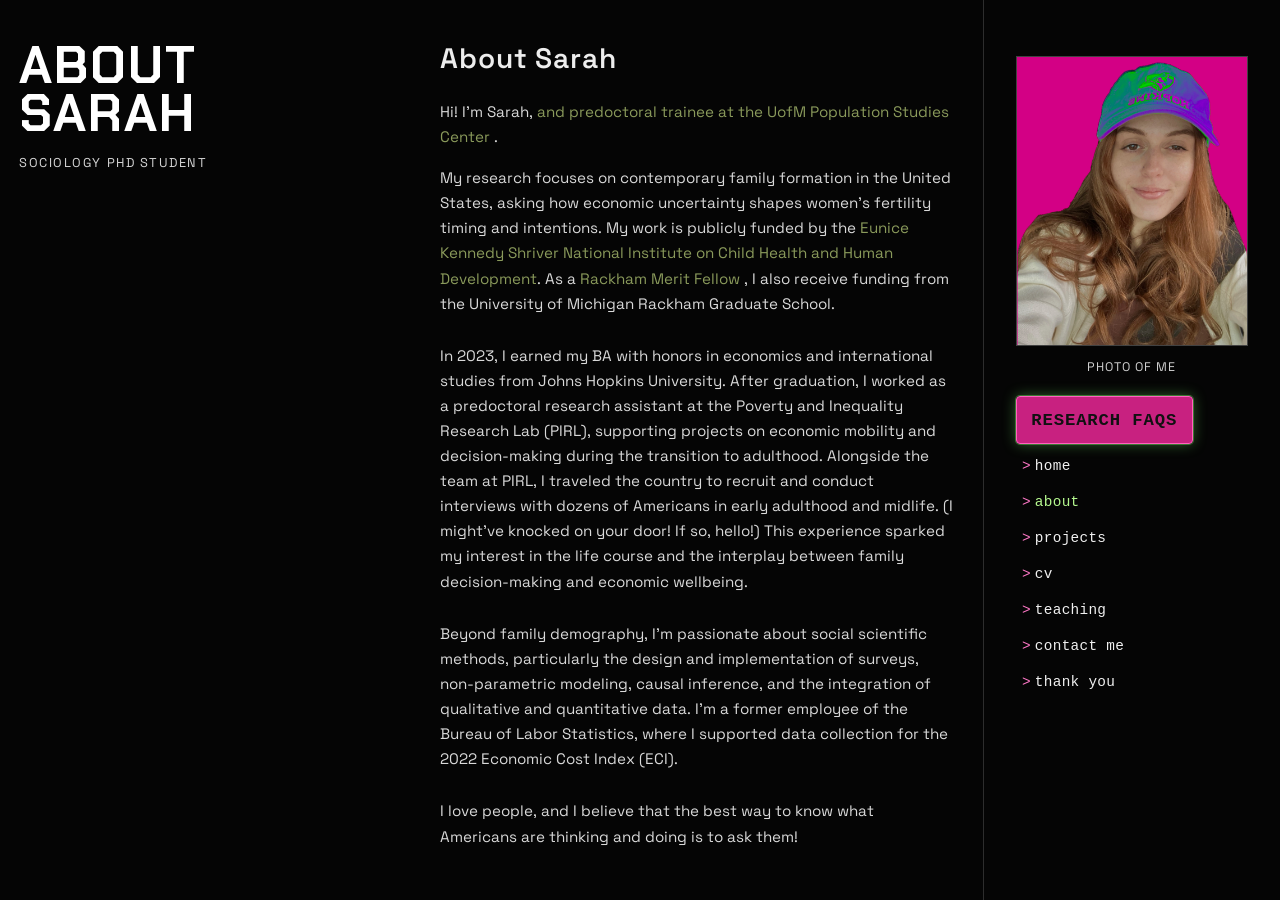
==== about.html @ 6241c80e "some links" ====
<!DOCTYPE html>
<html lang="en">
<head>
  <meta charset="UTF-8">
  <meta name="viewport" content="width=device-width, initial-scale=1.0">
  <title>About | Sarah Sullivan</title>
  <meta name="description" content="About Sarah Sullivan.">
  <link rel="stylesheet" href="style.css">
</head>
<body class="three-panel-home subpage-page">
  <main class="three-panel-layout" aria-label="About page layout">
    <section class="three-panel-col three-panel-left" aria-label="Page identity">
      <div class="subpage-left-copy">
        <h1>About<br>Sarah</h1>
        <p>Sociology PhD Student</p>
      </div>
    </section>

    <section class="three-panel-col three-panel-middle subpage-middle" aria-label="About content">
      <article class="subpage-content">
        <h2 class="subpage-title">About Sarah</h2>
        <p class="subpage-intro">Hi! I'm Sarah, <a href= "https://lsa.umich.edu/soc/people/current-graduate-students/sarah-sullivan.html" a PhD student in Sociology at the University of Michigan</a> and predoctoral trainee at the <a href="https://psc.isr.umich.edu/"> UofM Population Studies Center </a>. </p>
        <p>My research focuses on contemporary family formation in the United States, asking how economic uncertainty shapes women's fertility timing and intentions. My work is publicly funded by the <a href="https://www.nichd.nih.gov/">Eunice Kennedy Shriver National Institute on Child Health and Human Development</a>. As a <a href="https://rackham.umich.edu/prospective-students/rackham-merit-fellowship-program/"> Rackham Merit Fellow </a>, I also receive funding from the University of Michigan Rackham Graduate School. </p>
        <br>
        <p> In 2023, I earned my BA with honors in economics and international studies from Johns Hopkins University. 
            After graduation, I worked as a predoctoral research assistant at the Poverty and Inequality Research Lab (PIRL), supporting projects on economic mobility 
            and decision-making during the transition to adulthood. Alongside the team at PIRL, I traveled the country to recruit and conduct interviews with dozens of Americans in early adulthood and midlife. (I might've knocked on your door! If so, hello!)
            This experience sparked my interest in the life course and the interplay between family decision-making and economic wellbeing.
        </p>
        <br>
        <p> Beyond family demography, I'm passionate about social scientific methods, particularly the design and implementation of surveys, non-parametric modeling, causal inference, and the integration of qualitative and quantitative data. 
            I'm a former employee of the Bureau of Labor Statistics, where I supported data collection for the 2022 Economic Cost Index (ECI). </p>
        <br>
        <p> I love people, and I believe that the best way to know what Americans are thinking and doing is to ask them! </p>
        

      </article>
    </section>

    <section class="three-panel-col three-panel-right" aria-label="Right panel">
      <div class="three-panel-right-stack">
        <div class="three-panel-photo-box" aria-label="Profile photo">
          <img src="images/me2.jpeg" alt="Sarah Sullivan" class="three-panel-photo">
        </div>
        <p class="three-panel-photo-caption">photo of me</p>
        <nav aria-label="Main navigation">
          <ul class="three-panel-sidebar-nav">
            <li><a href="research-faqs.html" class="research-faqs-btn">RESEARCH FAQS</a></li>
            <li><a href="index.html">Home</a></li>
            <li><a href="about.html" aria-current="page">About</a></li>
            <li><a href="projects.html">Projects</a></li>
            <li><a href="cv.html">CV</a></li>
            <li><a href="teaching.html">Teaching</a></li>
            <li><a href="contact.html">Contact Me</a></li>
            <li><a href="thankyou.html">Thank You</a></li>
          </ul>
        </nav>
      </div>
    </section>
  </main>
</body>
</html>
---- style.css ----
/* ============================================
Sarah web
   ============================================ */

@import url('https://fonts.googleapis.com/css2?family=Bricolage+Grotesque:wght@300;400;500&display=swap');
@import url('https://fonts.googleapis.com/css2?family=Chakra+Petch:wght@400;500;600;700&family=Space+Grotesk:wght@400;500;600&display=swap');

:root {
  --white:       #faf8f5;
  --warm-white:  #f5f0eb;
  --parchment:   #ede8e0;
  --blush-light: #fce4f0;
  --blush:       #f5a8d0;
  --blush-mid:   #e0609e;
  --blush-dark:  #b0336e;
  --sage-light:  #e8eeea;
  --sage:        #9ACD32;
  --sage-mid:    #8A9A5B;
  --sage-dark:   #8A9A5B;
  --text-main:   #332211;
  --text-muted:  #553311;
  --text-faint:  #664433;
  --border:      #e0d9d2;
  --sidebar-w:   260px;
  font-size: 16px;
}

*, *::before, *::after { box-sizing: border-box; margin: 0; padding: 0; }

html { scroll-behavior: smooth; }

body,
body * {
  cursor: url("data:image/svg+xml,%3Csvg xmlns='http://www.w3.org/2000/svg' width='44' height='44' viewBox='0 0 44 44'%3E%3Cpath d='M4 2v33l8-7 6 14 4-2-6-14h12L4 2z' fill='%23ff4fb7' stroke='%23fff3fb' stroke-width='1.6' stroke-linejoin='round'/%3E%3C/svg%3E") 4 2, auto;
}

a,
button,
[role='button'],
.us-map-state.is-selectable,
.us-city-star {
  cursor: url("data:image/svg+xml,%3Csvg xmlns='http://www.w3.org/2000/svg' width='44' height='44' viewBox='0 0 44 44'%3E%3Cpath d='M4 2v33l8-7 6 14 4-2-6-14h12L4 2z' fill='%23ff73c6' stroke='%23ffffff' stroke-width='1.6' stroke-linejoin='round'/%3E%3C/svg%3E") 4 2, pointer;
}

body {
  font-family: 'Bricolage Grotesque', sans-serif;
  background: var(--white);
  color: var(--text-main);
  line-height: 1.7;
  min-height: 100vh;
  display: flex;
  flex-direction: column;
}

a { color: var(--sage-mid); text-decoration: none; transition: color 0.2s; }
a:hover { color: var(--sage-dark); }

/* ── LAYOUT ── */
.site-wrapper {
  display: flex;
  flex: 1;
  max-width: 1080px;
  margin: 0 auto;
  width: 100%;
  padding: 0 1.5rem;
  gap: 0;
}

/* ── SIDEBAR ── */
.sidebar {
  width: var(--sidebar-w);
  flex-shrink: 0;
  padding: 3rem 2rem 3rem 0;
  position: sticky;
  top: 0;
  height: 100vh;
  display: flex;
  flex-direction: column;
  border-right: 1px solid var(--border);
}

.sidebar-avatar {
  width: 110px;
  height: 110px;
  border-radius: 50%;
  background: var(--blush-light);
  border: 3px solid var(--blush);
  object-fit: cover;
  display: block;
  margin-bottom: 1.25rem;
}

.sidebar-avatar-placeholder {
  width: 110px;
  height: 110px;
  border-radius: 50%;
  background: var(--blush-light);
  border: 3px solid var(--blush);
  display: flex;
  align-items: center;
  justify-content: center;
  color: var(--blush-mid);
  font-size: 2.5rem;
  margin-bottom: 1.25rem;
}

.sidebar-name {
  font-family: 'Bricolage Grotesque', sans-serif;
  font-size: 1.35rem;
  font-weight: 500;
  color: var(--text-main);
  line-height: 1.3;
  margin-bottom: 0.3rem;
}

.sidebar-title {
  font-size: 0.8rem;
  color: var(--blush-dark);
  font-weight: 500;
  text-transform: uppercase;
  letter-spacing: 0.07em;
  margin-bottom: 0.2rem;
}

.sidebar-dept {
  font-size: 0.78rem;
  color: var(--text-muted);
  line-height: 1.5;
  margin-bottom: 1.5rem;
  padding-bottom: 1.5rem;
  border-bottom: 1px solid var(--border);
}

/* NAV */
nav ul { list-style: none; }
nav ul li { margin-bottom: 0.2rem; }
nav ul li a {
  display: block;
  font-size: 0.85rem;
  font-weight: 400;
  color: var(--text-muted);
  padding: 0.35rem 0.5rem;
  border-radius: 6px;
  letter-spacing: 0.04em;
  transition: all 0.18s;
}
nav ul li a:hover,
nav ul li a.active {
  color: var(--sage-dark);
  background: var(--sage-light);
}
nav ul li a.active { font-weight: 500; }

/* SOCIAL LINKS */
.sidebar-social {
  margin-top: auto;
  padding-top: 1.5rem;
  border-top: 1px solid var(--border);
  display: flex;
  flex-direction: column;
  gap: 0.4rem;
}

.sidebar-social a {
  font-size: 0.78rem;
  color: var(--text-muted);
  display: flex;
  align-items: center;
  gap: 0.4rem;
}
.sidebar-social a:hover { color: var(--sage-dark); }
.sidebar-social svg { width: 14px; height: 14px; flex-shrink: 0; }

/* ── MAIN CONTENT ── */
.main-content {
  flex: 1;
  padding: 3rem 0 3rem 3rem;
  min-width: 0;
}

/* ── PAGE HEADER ── */
.page-header {
  margin-bottom: 2.5rem;
  padding-bottom: 1.25rem;
  border-bottom: 1px solid var(--border);
}

.page-header h1 {
  font-family: 'Bricolage Grotesque', sans-serif;
  font-size: 2.4rem;
  font-weight: 300;
  color: var(--text-main);
  line-height: 1.2;
}

.page-header p {
  margin-top: 0.5rem;
  color: var(--text-muted);
  font-size: 0.9rem;
}

/* ── SECTION HEADINGS ── */
h2.section-title {
  font-family: 'Bricolage Grotesque', sans-serif;
  font-size: 1.45rem;
  font-weight: 400;
  color: var(--text-main);
  margin-bottom: 1rem;
  margin-top: 2.5rem;
}
h2.section-title:first-child { margin-top: 0; }

h3 {
  font-family: 'Bricolage Grotesque', sans-serif;
  font-size: 0.95rem;
  font-weight: 500;
  color: var(--text-main);
}

/* ── ACCENT TAG ── */
.tag {
  display: inline-block;
  font-size: 0.7rem;
  font-weight: 500;
  letter-spacing: 0.06em;
  text-transform: uppercase;
  padding: 0.2rem 0.55rem;
  border-radius: 4px;
  background: var(--blush-light);
  color: var(--blush-dark);
}
.tag.green {
  background: var(--sage-light);
  color: var(--sage-dark);
}

/* ── PUBLICATIONS / CARDS ── */
.pub-item {
  padding: 1.1rem 0;
  border-bottom: 1px solid var(--border);
}
.pub-item:last-child { border-bottom: none; }
.pub-item .pub-title {
  font-weight: 500;
  font-size: 0.92rem;
  color: var(--text-main);
  margin-bottom: 0.25rem;
}
.pub-item .pub-meta {
  font-size: 0.8rem;
  color: var(--text-muted);
}
.pub-item .pub-meta em { font-style: italic; }

/* ── PROJECT CARDS ── */
.project-grid {
  display: grid;
  grid-template-columns: repeat(auto-fill, minmax(260px, 1fr));
  gap: 1rem;
  margin-top: 1rem;
}

.project-card {
  background: var(--warm-white);
  border: 1px solid var(--border);
  border-radius: 10px;
  padding: 1.25rem;
  transition: border-color 0.2s, transform 0.18s;
}
.project-card:hover {
  border-color: var(--blush);
  transform: translateY(-2px);
}
.project-card h3 {
  margin-bottom: 0.5rem;
  font-size: 0.9rem;
}
.project-card p {
  font-size: 0.82rem;
  color: var(--text-muted);
  line-height: 1.6;
}

/* ── TEACHING / COURSE ITEMS ── */
.course-item {
  display: grid;
  grid-template-columns: auto 1fr;
  gap: 0 1rem;
  padding: 0.9rem 0;
  border-bottom: 1px solid var(--border);
  align-items: start;
}
.course-item:last-child { border-bottom: none; }
.course-year {
  font-size: 0.75rem;
  font-weight: 500;
  color: var(--text-faint);
  white-space: nowrap;
  padding-top: 0.15rem;
}
.course-details h3 { font-size: 0.88rem; margin-bottom: 0.15rem; }
.course-details p { font-size: 0.8rem; color: var(--text-muted); }

/* ── CV ── */
.cv-section {
  margin-bottom: 2rem;
}
.cv-row {
  display: grid;
  grid-template-columns: 130px 1fr;
  gap: 0.5rem 1rem;
  padding: 0.7rem 0;
  border-bottom: 1px solid var(--border);
  font-size: 0.86rem;
}
.cv-row:last-child { border-bottom: none; }
.cv-date { color: var(--text-faint); font-size: 0.78rem; padding-top: 0.15rem; }
.cv-body h3 { font-size: 0.88rem; margin-bottom: 0.1rem; }
.cv-body p { font-size: 0.8rem; color: var(--text-muted); }

/* ── CONTACT ── */
.contact-form input,
.contact-form textarea {
  width: 100%;
  border: 1px solid var(--border);
  border-radius: 7px;
  padding: 0.65rem 0.85rem;
  font-family: 'Bricolage Grotesque', sans-serif;
  font-size: 0.88rem;
  color: var(--text-main);
  background: var(--warm-white);
  margin-bottom: 0.85rem;
  transition: border-color 0.2s;
  outline: none;
}
.contact-form input:focus,
.contact-form textarea:focus { border-color: var(--sage); }
.contact-form textarea { resize: vertical; min-height: 140px; }
.contact-form label {
  display: block;
  font-size: 0.78rem;
  font-weight: 500;
  color: var(--text-muted);
  margin-bottom: 0.3rem;
  text-transform: uppercase;
  letter-spacing: 0.05em;
}
.btn-submit {
  background: var(--sage-mid);
  color: #fff;
  border: none;
  border-radius: 7px;
  padding: 0.65rem 1.75rem;
  font-family: 'Bricolage Grotesque', sans-serif;
  font-size: 0.88rem;
  font-weight: 500;
  cursor: pointer;
  transition: background 0.2s;
}
.btn-submit:hover { background: var(--sage-dark); }

/* ── FOOTER ── */
.site-footer {
  background: var(--warm-white);
  border-top: 1px solid var(--border);
  text-align: center;
  padding: 1.25rem;
  font-size: 0.75rem;
  color: var(--text-faint);
}

/* ── ABOUT PAGE HERO STRIP ── */
.about-intro {
  background: var(--blush-light);
  border-left: 3px solid var(--blush);
  border-radius: 0 8px 8px 0;
  padding: 1.25rem 1.5rem;
  margin-bottom: 2rem;
  font-family: 'Bricolage Grotesque', sans-serif;
  font-size: 1.2rem;
  font-weight: 300;
  color: var(--blush-dark);
  font-style: italic;
  line-height: 1.6;
}

.about-body p {
  font-size: 0.9rem;
  color: var(--text-main);
  margin-bottom: 1rem;
  line-height: 1.8;
}
.about-body strong { font-weight: 500; color: var(--text-main); }

/* ── MOBILE NAV TOGGLE ── */
.nav-toggle {
  display: none;
  position: fixed;
  top: 1rem;
  left: 1rem;
  z-index: 100;
  background: var(--white);
  border: 1px solid var(--border);
  border-radius: 8px;
  width: 38px;
  height: 38px;
  cursor: pointer;
  flex-direction: column;
  justify-content: center;
  align-items: center;
  gap: 4px;
}
.nav-toggle span {
  display: block;
  width: 18px;
  height: 1.5px;
  background: var(--text-muted);
  border-radius: 2px;
  transition: all 0.2s;
}

/* ── RESPONSIVE ── */
@media (max-width: 720px) {
  .site-wrapper { padding: 0 1rem; flex-direction: column; }
  .sidebar {
    width: 100%;
    height: auto;
    position: static;
    border-right: none;
    border-bottom: 1px solid var(--border);
    padding: 4.5rem 0 1.5rem;
    display: none;
  }
  .sidebar.open { display: flex; }
  .main-content { padding: 1.5rem 0 2rem; }
  .nav-toggle { display: flex; }
  .project-grid { grid-template-columns: 1fr; }
  .cv-row { grid-template-columns: 1fr; }
}

/* ============================================
   Loading page
   ============================================ */

body.loading-page {
  background: #050505;
  color: #f7f7f7;
  min-height: 100vh;
  margin: 0;
  display: block;
  overflow: hidden;
}

.loading-layout {
  min-height: 100vh;
  display: grid;
  grid-template-columns: 1fr 1fr 1fr;
  position: relative;
  isolation: isolate;
}

.loading-layout::before {
  content: '';
  position: absolute;
  inset: 0;
  background:
    radial-gradient(1100px 500px at 10% 5%, rgba(255, 255, 255, 0.08), transparent 55%),
    radial-gradient(900px 600px at 100% 100%, rgba(176, 255, 120, 0.08), transparent 60%);
  pointer-events: none;
  z-index: -1;
}

.loading-panel {
  border-left: 1px solid rgba(255, 255, 255, 0.15);
  padding: 3.5rem 2.5rem;
  display: flex;
  flex-direction: column;
  justify-content: center;
  align-items: center;
  text-align: center;
  opacity: 0;
  transform: translateX(-48px);
  animation: panelRevealX 0.8s ease forwards, panelDriftX 6.4s ease-in-out 0.95s infinite;
}

.loading-panel:first-child {
  border-left: none;
  animation-delay: 0.05s, 1s;
}

.loading-panel-middle { animation-delay: 0.18s, 1.13s; }
.loading-panel-right { animation-delay: 0.3s, 1.25s; }

.loading-left-content {
  max-width: 360px;
}

.loading-name {
  font-family: 'Chakra Petch', sans-serif;
  font-size: clamp(2rem, 7vw, 5.3rem);
  line-height: 0.96;
  font-weight: 700;
  letter-spacing: 0.07em;
  text-transform: uppercase;
  margin: 0;
  text-shadow: 0 0 18px rgba(255, 255, 255, 0.12);
}

.loading-role {
  margin-top: 1.4rem;
  font-family: 'Space Grotesk', sans-serif;
  font-size: clamp(0.78rem, 1.35vw, 1rem);
  letter-spacing: 0.22em;
  text-transform: uppercase;
  color: #f6f6f6;
}

.loading-program {
  margin-top: 0.85rem;
  font-family: 'Space Grotesk', sans-serif;
  font-size: clamp(0.78rem, 1.1vw, 0.95rem);
  letter-spacing: 0.09em;
  color: #cfcfcf;
}

.loading-orb-wrap {
  width: min(220px, 62vw);
  aspect-ratio: 1;
  border-radius: 50%;
  border: 1px solid rgba(255, 255, 255, 0.28);
  display: grid;
  place-items: center;
}

.loading-orb {
  width: 54%;
  aspect-ratio: 1;
  border-radius: 50%;
  background: radial-gradient(circle at 30% 30%, #ffffff, #94de6a 70%);
  filter: blur(0.2px);
  animation: pulseOrb 2.6s ease-in-out infinite;
}

.loading-status-label {
  margin-top: 1.4rem;
  font-family: 'Space Grotesk', sans-serif;
  font-size: 0.82rem;
  letter-spacing: 0.21em;
  color: #f0f0f0;
}

.loading-meter {
  width: min(270px, 80%);
  height: 5px;
  margin-top: 1rem;
  border-radius: 999px;
  background: rgba(255, 255, 255, 0.15);
  overflow: hidden;
}

.loading-meter span {
  display: block;
  height: 100%;
  width: 42%;
  border-radius: inherit;
  background: linear-gradient(90deg, #ffffff, #b5f88f);
  animation: sweep 2.2s ease-in-out infinite;
}

.loading-stack {
  width: min(280px, 84%);
  display: grid;
  gap: 0.95rem;
}

.loading-stack span {
  display: block;
  height: 1px;
  background: rgba(255, 255, 255, 0.25);
  position: relative;
  overflow: hidden;
}

.loading-stack span::after {
  content: '';
  position: absolute;
  inset: 0;
  width: 35%;
  background: linear-gradient(90deg, transparent, rgba(206, 255, 175, 0.95), transparent);
  transform: translateX(-140%);
  animation: trace 2.4s ease-in-out infinite;
}

.loading-stack span:nth-child(2)::after { animation-delay: 0.2s; }
.loading-stack span:nth-child(3)::after { animation-delay: 0.4s; }
.loading-stack span:nth-child(4)::after { animation-delay: 0.6s; }

.loading-side-note {
  margin-top: 1.45rem;
  max-width: 300px;
  font-family: 'Space Grotesk', sans-serif;
  font-size: 0.84rem;
  letter-spacing: 0.08em;
  text-transform: uppercase;
  color: #d2d2d2;
  line-height: 1.7;
}

@keyframes panelRevealX {
  to {
    opacity: 1;
    transform: translateX(0);
  }
}

@keyframes panelDriftX {
  0%,
  100% {
    transform: translateX(0);
  }
  50% {
    transform: translateX(12px);
  }
}

@keyframes pulseOrb {
  0%,
  100% {
    transform: scale(0.9);
    box-shadow: 0 0 0 0 rgba(181, 248, 143, 0.22);
  }
  50% {
    transform: scale(1.05);
    box-shadow: 0 0 0 32px rgba(181, 248, 143, 0);
  }
}

@keyframes sweep {
  0% { transform: translateX(-120%); }
  60% { transform: translateX(200%); }
  100% { transform: translateX(200%); }
}

@keyframes trace {
  0% { transform: translateX(-160%); }
  52% { transform: translateX(300%); }
  100% { transform: translateX(300%); }
}

@media (max-width: 980px) {
  .loading-layout {
    grid-template-columns: 1fr;
  }

  .loading-panel {
    min-height: 33.34vh;
    border-left: none;
    border-top: 1px solid rgba(255, 255, 255, 0.14);
    padding: 2.6rem 1.2rem;
  }

  .loading-panel:first-child {
    border-top: none;
  }

  .loading-name {
    font-size: clamp(2.2rem, 13vw, 4.1rem);
  }

  .loading-role {
    letter-spacing: 0.14em;
  }
}

/* ============================================
   Three-panel homepage
   ============================================ */

body.three-panel-home {
  background: #050505;
  color: #f5f5f5;
  margin: 0;
  min-height: 100vh;
  display: block;
  overflow-x: auto;
}

.three-panel-layout {
  min-height: 100vh;
  display: grid;
  grid-template-columns: minmax(240px, 0.72fr) minmax(320px, 1fr) minmax(190px, 0.52fr);
  min-width: 880px;
  background: #050505;
}

.three-panel-col {
  border-left: 1px solid rgba(255, 255, 255, 0.16);
  display: flex;
  align-items: center;
  justify-content: center;
  padding: 3rem 2rem;
}

.three-panel-left {
  border-left: none;
  align-items: flex-start;
  justify-content: flex-start;
  padding-top: 1.7rem;
  padding-left: 0.8rem;
  position: relative;
  overflow: visible;
  z-index: 3;
}

.three-panel-right {
  align-items: flex-start;
}

.three-panel-middle {
  border-left: none;
}

.three-panel-left-stack {
  width: min(100%, 22rem);
  display: flex;
  flex-direction: column;
  gap: clamp(0.2rem, 0.7vh, 0.6rem);
}

.us-map-wrap {
  width: clamp(38rem, 68vw, 76rem);
  min-height: 170px;
  border: none;
  background: transparent;
  position: relative;
  overflow: hidden;
  padding: 0;
  z-index: 4;
  margin-left: clamp(-0.2rem, 5.5vw, 5rem);
  margin-top: clamp(-1rem, 1.5vh, 1.2rem);
}

#us-map {
  width: 100%;
  height: auto;
  display: block;
  filter: blur(0.45px);
  opacity: 0.92;
}

.us-map-state {
  fill: #1d1d1d;
  fill-opacity: 0.72;
  stroke: rgba(255, 255, 255, 0.13);
  stroke-width: 1.8;
  stroke-linejoin: round;
  transition: fill 0.15s ease, stroke 0.15s ease;
  cursor: default;
}

.us-map-state.is-muted {
  fill: #161616;
  fill-opacity: 0.62;
  stroke: rgba(255, 255, 255, 0.14);
}

.us-map-state.is-selectable {
  fill: #ff2aa3;
  fill-opacity: 0.68;
  stroke: #7cff6b;
  stroke-width: 2.6;
  cursor: pointer;
}

.us-map-state.is-selectable:hover,
.us-map-state.is-selectable:focus,
.us-map-state.is-selectable.is-active {
  fill: #ff63bf;
  fill-opacity: 0.82;
  stroke: #b7ff9f;
  stroke-width: 3.2;
  outline: none;
}

.us-city-star {
  fill: #9cf06a;
  stroke: #e7ffd9;
  stroke-width: 1;
  cursor: pointer;
  transition: transform 0.12s ease, fill 0.12s ease, stroke 0.12s ease;
  transform-box: fill-box;
  transform-origin: center;
}

.us-city-star:hover,
.us-city-star:focus,
.us-city-star.is-active {
  fill: #b9ff8f;
  stroke: #ffffff;
  transform: scale(1.2);
  outline: none;
}

.us-michigan-star {
  stroke-width: 1.4;
  opacity: 0.72;
  filter: drop-shadow(0 0 8px rgba(124, 255, 107, 0.5));
  pointer-events: none;
}

.us-map-tooltip {
  position: absolute;
  z-index: 2;
  pointer-events: none;
  background: rgba(10, 10, 10, 0.94);
  border: 1px solid rgba(181, 248, 143, 0.7);
  color: #f2f2f2;
  padding: 0.42rem 0.6rem;
  font-family: 'Space Grotesk', sans-serif;
  font-size: 0.72rem;
  letter-spacing: 0.04em;
  line-height: 1.45;
  max-width: 220px;
  opacity: 0;
  transform: translateY(4px);
  transition: opacity 0.1s ease, transform 0.1s ease;
}

.us-map-tooltip.is-visible {
  opacity: 1;
  transform: translateY(0);
}

.us-map-tooltip-title {
  font-size: 1rem;
  letter-spacing: 0.08em;
  text-transform: uppercase;
  color: #ffd8ee;
  margin-bottom: 0.16rem;
}

.us-map-tooltip-body {
  font-size: 0.97rem;
  letter-spacing: 0.03em;
  color: #f2f2f2;
}

.three-panel-copy {
  max-width: 250px;
  text-align: center;
  margin-top: calc(clamp(-1.35rem, -1.95vh, -0.8rem) - 2rem);
}

.three-panel-left .three-panel-copy {
  text-align: left;
}

.three-panel-copy h1 {
  font-family: 'Chakra Petch', sans-serif;
  font-size: clamp(2.45rem, 7.6vw, 5.8rem);
  line-height: 0.95;
  letter-spacing: 0.03em;
  font-weight: 700;
  text-transform: uppercase;
  margin: 0;
  color: #ffffff;
}

.three-panel-role {
  margin-top: 0.55rem;
  font-family: 'Space Grotesk', sans-serif;
  font-size: clamp(0.95rem, 1.55vw, 1.2rem);
  letter-spacing: 0.2em;
  text-transform: uppercase;
  color: #ffffff;
  text-align: left;
  white-space: nowrap;
}

.three-panel-program {
  margin-top: 0.9rem;
  font-family: 'Space Grotesk', sans-serif;
  font-size: clamp(1.05rem, 1.45vw, 1.28rem);
  letter-spacing: 0.08em;
  color: #cfcfcf;
  text-align: left;
}

.three-panel-right-stack {
  width: min(320px, 100%);
  margin-top: 0.5rem;
}

.three-panel-photo-box {
  width: 100%;
  aspect-ratio: 4 / 5;
  border: 1px solid rgba(255, 255, 255, 0.22);
  background: rgba(255, 255, 255, 0.03);
  display: flex;
  align-items: center;
  justify-content: center;
  overflow: hidden;
}

.three-panel-photo {
  width: 100%;
  height: 100%;
  object-fit: cover;
}

.three-panel-photo-caption {
  margin-top: 0.7rem;
  color: #cfcfcf;
  font-family: 'Space Grotesk', sans-serif;
  font-size: 0.78rem;
  letter-spacing: 0.08em;
  text-transform: uppercase;
  text-align: center;
}

.three-panel-sidebar {
  margin-top: 1.5rem;
  border-top: 1px solid rgba(255, 255, 255, 0.16);
  padding-top: 1.25rem;
  font-family: 'Space Grotesk', sans-serif;
}

.three-panel-sidebar-name {
  color: #ffffff;
  font-size: 1rem;
  letter-spacing: 0.04em;
}

.three-panel-sidebar-title {
  margin-top: 0.35rem;
  color: #dcdcdc;
  font-size: 0.85rem;
  text-transform: uppercase;
  letter-spacing: 0.1em;
}

.three-panel-sidebar-dept {
  margin-top: 0.45rem;
  color: #bdbdbd;
  font-size: 0.8rem;
  line-height: 1.55;
}

.three-panel-sidebar-nav {
  list-style: none;
  margin-top: 1.1rem;
  padding: 0;
}

.three-panel-sidebar-nav li + li {
  margin-top: 0.4rem;
}

.three-panel-sidebar-nav a {
  color: #f0f0f0;
  text-decoration: none;
  font-size: 0.9rem;
  letter-spacing: 0.02em;
  text-transform: lowercase;
  font-family: ui-monospace, SFMono-Regular, Menlo, Monaco, Consolas, 'Liberation Mono', 'Courier New', monospace;
  display: inline-flex;
  align-items: center;
  gap: 0.25rem;
  padding: 0.14rem 0.38rem;
  border-radius: 4px;
}

.three-panel-sidebar-nav a::before {
  content: '>';
  color: #ff78c7;
}

.three-panel-sidebar-nav a:hover {
  background: rgba(255, 201, 233, 0.22);
  color: #f0f0f0;
}

.three-panel-sidebar-nav a[aria-current='page'] {
  color: #b5f88f;
}

.three-panel-sidebar-nav a.research-faqs-btn {
  background: rgba(255, 42, 163, 0.78);
  border: 1px solid #ff63bf;
  color: #111111;
  text-transform: uppercase;
  font-weight: 700;
  letter-spacing: 0.05em;
  font-size: 1.08rem;
  padding: 0.52rem 0.9rem;
  box-shadow: 0 0 0 1px rgba(124, 255, 107, 0.35), 0 0 14px rgba(124, 255, 107, 0.38);
}

.three-panel-sidebar-nav a.research-faqs-btn::before {
  content: '';
  display: none;
}

.three-panel-sidebar-nav a.research-faqs-btn:hover {
  background: #ff63bf;
  color: #111111;
  box-shadow: 0 0 0 1px rgba(183, 255, 159, 0.45), 0 0 18px rgba(183, 255, 159, 0.5);
}

.three-panel-sidebar-nav a.research-faqs-btn[aria-current='page'] {
  background: #ff63bf;
  border-color: #ff8ed0;
  color: #111111;
  box-shadow: 0 0 0 1px rgba(183, 255, 159, 0.45), 0 0 18px rgba(183, 255, 159, 0.5);
}

.three-panel-sidebar-social {
  margin-top: 1.2rem;
  display: flex;
  flex-direction: column;
  gap: 0.35rem;
}

.three-panel-sidebar-social a {
  color: #bdbdbd;
  text-decoration: none;
  font-size: 0.8rem;
  letter-spacing: 0.04em;
}

.three-panel-sidebar-social a:hover {
  color: #ffffff;
}

/* ============================================
   Three-panel subpages
   ============================================ */

body.subpage-page .three-panel-left {
  padding-top: 2.2rem;
  padding-left: 1.2rem;
}

.subpage-left-copy {
  max-width: 220px;
  margin-top: 0.4rem;
}

body.research-faqs-page .subpage-left-copy {
  max-width: 360px;
}

.subpage-left-copy h1 {
  font-family: 'Chakra Petch', sans-serif;
  font-size: clamp(1.8rem, 4.2vw, 3.2rem);
  line-height: 0.95;
  letter-spacing: 0.04em;
  font-weight: 700;
  text-transform: uppercase;
  color: #ffffff;
}

.subpage-left-copy p {
  margin-top: 0.8rem;
  font-family: 'Space Grotesk', sans-serif;
  font-size: 0.8rem;
  letter-spacing: 0.12em;
  text-transform: uppercase;
  color: #d4d4d4;
}

.three-panel-middle.subpage-middle {
  align-items: flex-start;
  justify-content: flex-start;
  padding-top: 2.2rem;
  padding-left: 1.8rem;
  padding-right: 1.8rem;
}

.subpage-content {
  width: min(700px, 100%);
  color: #ededed;
  font-family: 'Space Grotesk', sans-serif;
}


.thankyou-callout {
  margin: 0.15rem 0 0.85rem;
  padding: 0.75rem 0.95rem;
  background: rgba(255, 42, 163, 0.72);
  color: #111111;
  border: 2px solid #ff63bf;
  box-shadow: 0 0 0 1px rgba(255, 99, 191, 0.24), 0 0 14px rgba(255, 42, 163, 0.35);
  border-radius: 8px;
  font-size: 0.9rem;
  line-height: 1.45;
  font-weight: 600;
}
.subpage-title {
  font-size: clamp(1.55rem, 2.2vw, 2.2rem);
  font-weight: 600;
  letter-spacing: 0.03em;
  margin-bottom: 1rem;
}

.subpage-intro,
.subpage-content p,
.subpage-content li {
  font-size: 0.95rem;
  line-height: 1.65;
  color: #d9d9d9;
}

.research-faqs-text-box {
  margin: 1.6rem 0 0.95rem;
  padding: 0.85rem 0.95rem;
  width: 100%;
  box-sizing: border-box;
  background: rgba(156, 240, 106, 0.24);
  border: 2px solid #7cff6b;
  border-radius: 8px;
  color: #e7ffd9;
  font-family: 'Space Grotesk', sans-serif;
  font-size: 0.95rem;
  font-weight: 500;
  line-height: 1.5;
  letter-spacing: 0;
  text-transform: none;
  box-shadow: 0 0 0 1px rgba(181, 248, 143, 0.28), 0 0 16px rgba(124, 255, 107, 0.4);
}

.research-faqs-text-box p {
  margin: 0.45rem 0;
}

.research-faqs-mini-list {
  margin: 0.4rem 0 0.5rem;
  padding-left: 1.2rem;
  list-style: disc;
}

.research-faqs-mini-list li {
  margin: 0.15rem 0;
  color: #f1ffe6;
  line-height: 1.45;
}

.research-faqs-text-box p,
.research-faqs-text-box li,
.research-faqs-text-box strong {
  font-family: inherit;
  font-size: inherit;
  font-weight: inherit;
  letter-spacing: inherit;
  text-transform: inherit;
}

.research-faqs-note-label {
  display: inline-block;
  font-size: 1.5rem;
  font-weight: 700;
  line-height: 1.2;
  margin-bottom: 0.2rem;
  width: 100%;
  text-align: center;
}

.subpage-intro {
  margin-bottom: 1rem;
}

.research-faqs-pink-box {
  margin: 0.15rem 0 1rem;
  padding: 0.82rem 0.95rem;
  background: rgba(255, 42, 163, 0.2);
  border: 2px solid #ff63bf;
  border-radius: 8px;
  box-shadow: 0 0 0 1px rgba(255, 99, 191, 0.24);
}

.research-faqs-pink-box p {
  margin: 0.35rem 0;
}

.research-faqs-pink-box .subpage-intro {
  font-size: 1.12rem;
  font-weight: 700;
  margin-bottom: 0.35rem;
}

.subpage-section {
  margin-top: 1.2rem;
}

.subpage-section h3 {
  font-size: 0.9rem;
  letter-spacing: 0.14em;
  text-transform: uppercase;
  color: #ff8bcd;
  margin-bottom: 0.6rem;
}

.subpage-list {
  list-style: none;
  padding: 0;
  margin: 0;
  display: grid;
  gap: 0.75rem;
}

.subpage-list li {
  border: 1px solid rgba(255, 255, 255, 0.13);
  background: rgba(255, 255, 255, 0.02);
  padding: 0.75rem 0.85rem;
}

.subpage-card-grid {
  display: grid;
  grid-template-columns: repeat(auto-fill, minmax(230px, 1fr));
  gap: 0.8rem;
}

.subpage-card {
  border: 1px solid rgba(255, 255, 255, 0.13);
  background: rgba(255, 255, 255, 0.02);
  padding: 0.9rem;
}

.subpage-card h3 {
  font-size: 0.95rem;
  color: #ffffff;
  margin-bottom: 0.35rem;
}

.subpage-card p {
  font-size: 0.82rem;
  color: #cccccc;
}

.thankyou-bullets {
  margin-top: 0.8rem;
  padding-left: 1.2rem;
  list-style: disc;
  display: grid;
  gap: 0.45rem;
}

.thankyou-bullets li {
  border: none;
  background: transparent;
  padding: 0;
  color: #dddddd;
  font-size: 0.95rem;
  line-height: 1.5;
}
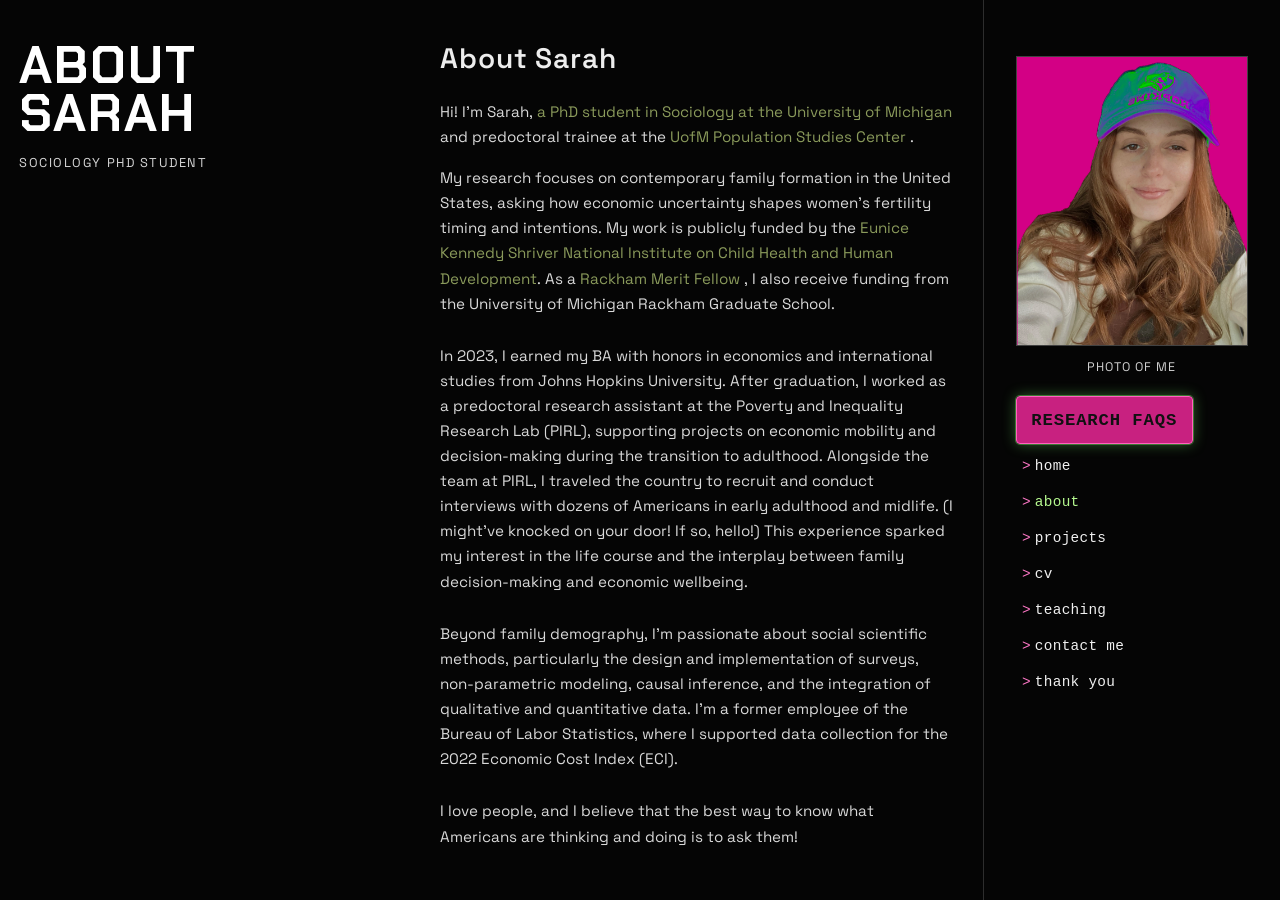
==== commit 2dd6dea1: "Fix HTML link formatting in about.html" ====
--- a/about.html
+++ b/about.html
@@ -19,7 +19,7 @@
     <section class="three-panel-col three-panel-middle subpage-middle" aria-label="About content">
       <article class="subpage-content">
         <h2 class="subpage-title">About Sarah</h2>
-        <p class="subpage-intro">Hi! I'm Sarah, <a href= "https://lsa.umich.edu/soc/people/current-graduate-students/sarah-sullivan.html" a PhD student in Sociology at the University of Michigan</a> and predoctoral trainee at the <a href="https://psc.isr.umich.edu/"> UofM Population Studies Center </a>. </p>
+        <p class="subpage-intro">Hi! I'm Sarah, <a href= "https://lsa.umich.edu/soc/people/current-graduate-students/sarah-sullivan.html"> a PhD student in Sociology at the University of Michigan</a> and predoctoral trainee at the <a href="https://psc.isr.umich.edu/"> UofM Population Studies Center </a>. </p>
         <p>My research focuses on contemporary family formation in the United States, asking how economic uncertainty shapes women's fertility timing and intentions. My work is publicly funded by the <a href="https://www.nichd.nih.gov/">Eunice Kennedy Shriver National Institute on Child Health and Human Development</a>. As a <a href="https://rackham.umich.edu/prospective-students/rackham-merit-fellowship-program/"> Rackham Merit Fellow </a>, I also receive funding from the University of Michigan Rackham Graduate School. </p>
         <br>
         <p> In 2023, I earned my BA with honors in economics and international studies from Johns Hopkins University. 
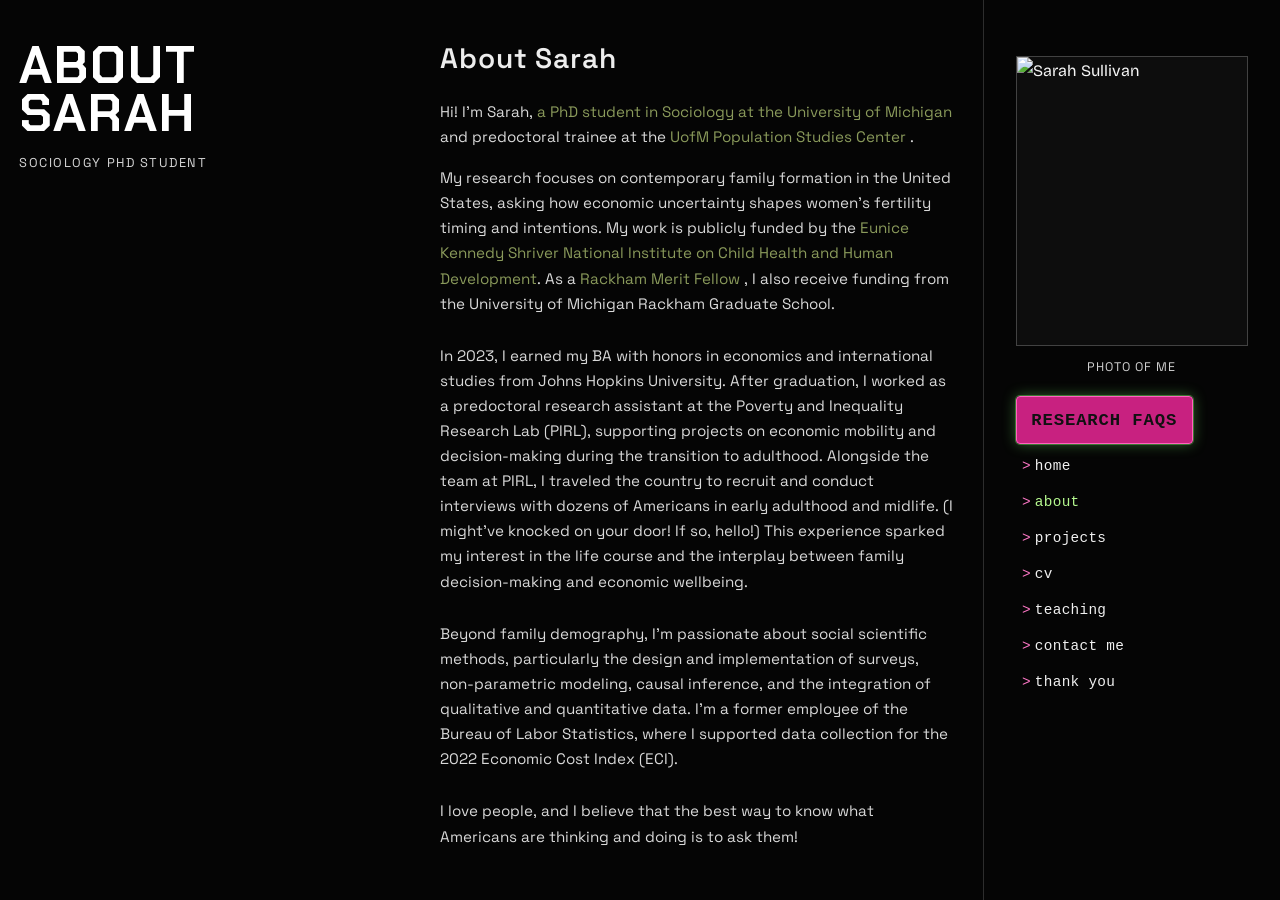
==== commit 65c8a4e3: "change pic" ====
--- a/about.html
+++ b/about.html
@@ -40,7 +40,7 @@
     <section class="three-panel-col three-panel-right" aria-label="Right panel">
       <div class="three-panel-right-stack">
         <div class="three-panel-photo-box" aria-label="Profile photo">
-          <img src="images/me2.jpeg" alt="Sarah Sullivan" class="three-panel-photo">
+          <img src="images/me.png" alt="Sarah Sullivan" class="three-panel-photo">
         </div>
         <p class="three-panel-photo-caption">photo of me</p>
         <nav aria-label="Main navigation">
--- a/style.css
+++ b/style.css
@@ -848,7 +848,7 @@
 .three-panel-copy {
   max-width: 250px;
   text-align: center;
-  margin-top: calc(clamp(-1.35rem, -1.95vh, -0.8rem) - 2rem);
+  margin-top: -11.0rem;
 }
 
 .three-panel-left .three-panel-copy {
@@ -884,6 +884,7 @@
   letter-spacing: 0.08em;
   color: #cfcfcf;
   text-align: left;
+  white-space: nowrap;
 }
 
 .three-panel-right-stack {
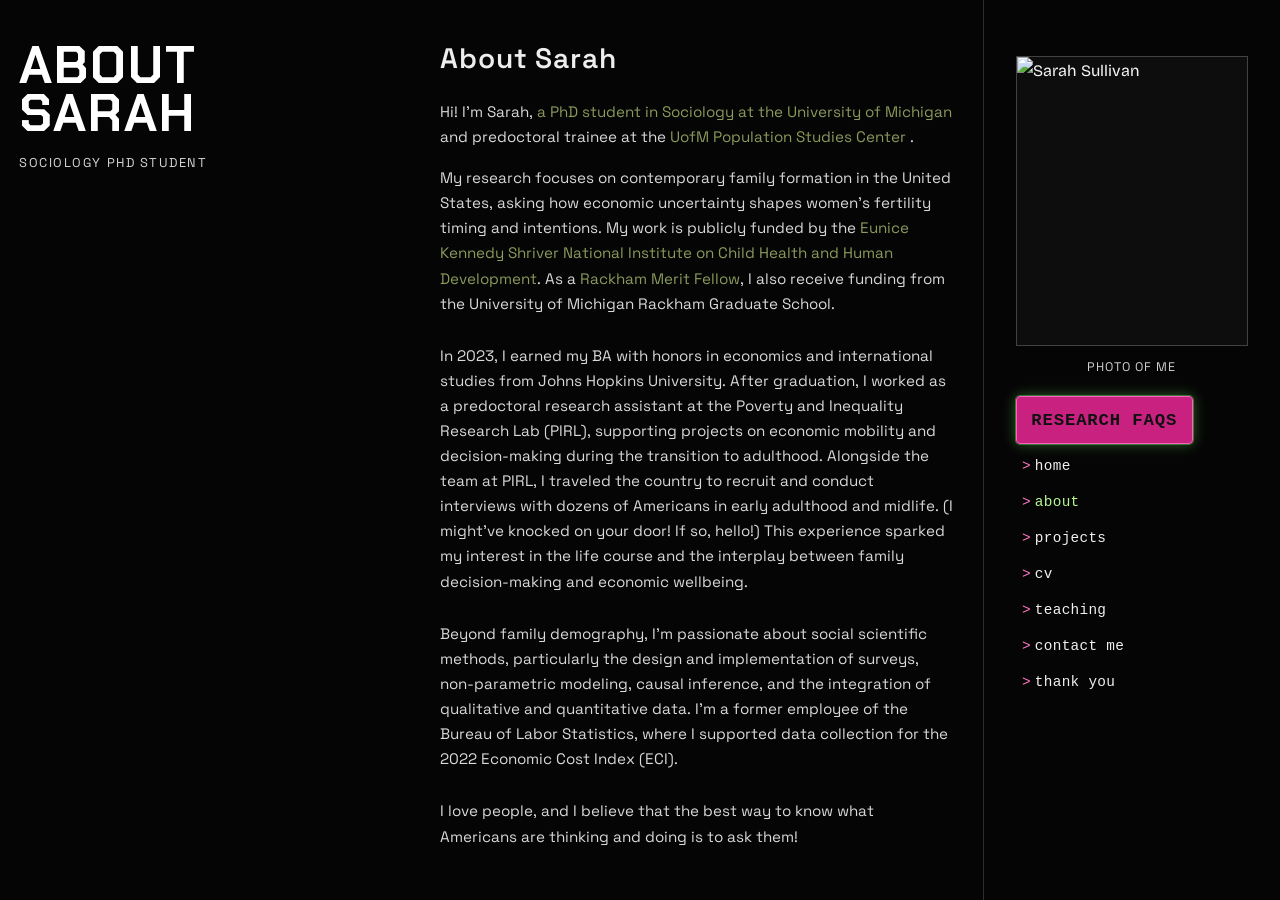
==== commit eb6163b0: "links" ====
--- a/about.html
+++ b/about.html
@@ -19,8 +19,8 @@
     <section class="three-panel-col three-panel-middle subpage-middle" aria-label="About content">
       <article class="subpage-content">
         <h2 class="subpage-title">About Sarah</h2>
-        <p class="subpage-intro">Hi! I'm Sarah, <a href= "https://lsa.umich.edu/soc/people/current-graduate-students/sarah-sullivan.html"> a PhD student in Sociology at the University of Michigan</a> and predoctoral trainee at the <a href="https://psc.isr.umich.edu/"> UofM Population Studies Center </a>. </p>
-        <p>My research focuses on contemporary family formation in the United States, asking how economic uncertainty shapes women's fertility timing and intentions. My work is publicly funded by the <a href="https://www.nichd.nih.gov/">Eunice Kennedy Shriver National Institute on Child Health and Human Development</a>. As a <a href="https://rackham.umich.edu/prospective-students/rackham-merit-fellowship-program/"> Rackham Merit Fellow </a>, I also receive funding from the University of Michigan Rackham Graduate School. </p>
+        <p class="subpage-intro">Hi! I'm Sarah, <a href= "https://lsa.umich.edu/soc/people/current-graduate-students/sarah-sullivan.html" target="_blank" rel="noopener noreferrer"> a PhD student in Sociology at the University of Michigan</a> and predoctoral trainee at the <a href="https://psc.isr.umich.edu/" target="_blank" rel="noopener noreferrer"> UofM Population Studies Center </a>. </p>
+        <p>My research focuses on contemporary family formation in the United States, asking how economic uncertainty shapes women's fertility timing and intentions. My work is publicly funded by the <a href="https://www.nichd.nih.gov/" target="_blank" rel="noopener noreferrer">Eunice Kennedy Shriver National Institute on Child Health and Human Development</a>. As a <a href="https://rackham.umich.edu/prospective-students/rackham-merit-fellowship-program/" target="_blank" rel="noopener noreferrer"> Rackham Merit Fellow</a>, I also receive funding from the University of Michigan Rackham Graduate School. </p>
         <br>
         <p> In 2023, I earned my BA with honors in economics and international studies from Johns Hopkins University. 
             After graduation, I worked as a predoctoral research assistant at the Poverty and Inequality Research Lab (PIRL), supporting projects on economic mobility 
@@ -40,7 +40,7 @@
     <section class="three-panel-col three-panel-right" aria-label="Right panel">
       <div class="three-panel-right-stack">
         <div class="three-panel-photo-box" aria-label="Profile photo">
-          <img src="images/me.png" alt="Sarah Sullivan" class="three-panel-photo">
+          <img src="images/me.PNG" alt="Sarah Sullivan" class="three-panel-photo">
         </div>
         <p class="three-panel-photo-caption">photo of me</p>
         <nav aria-label="Main navigation">
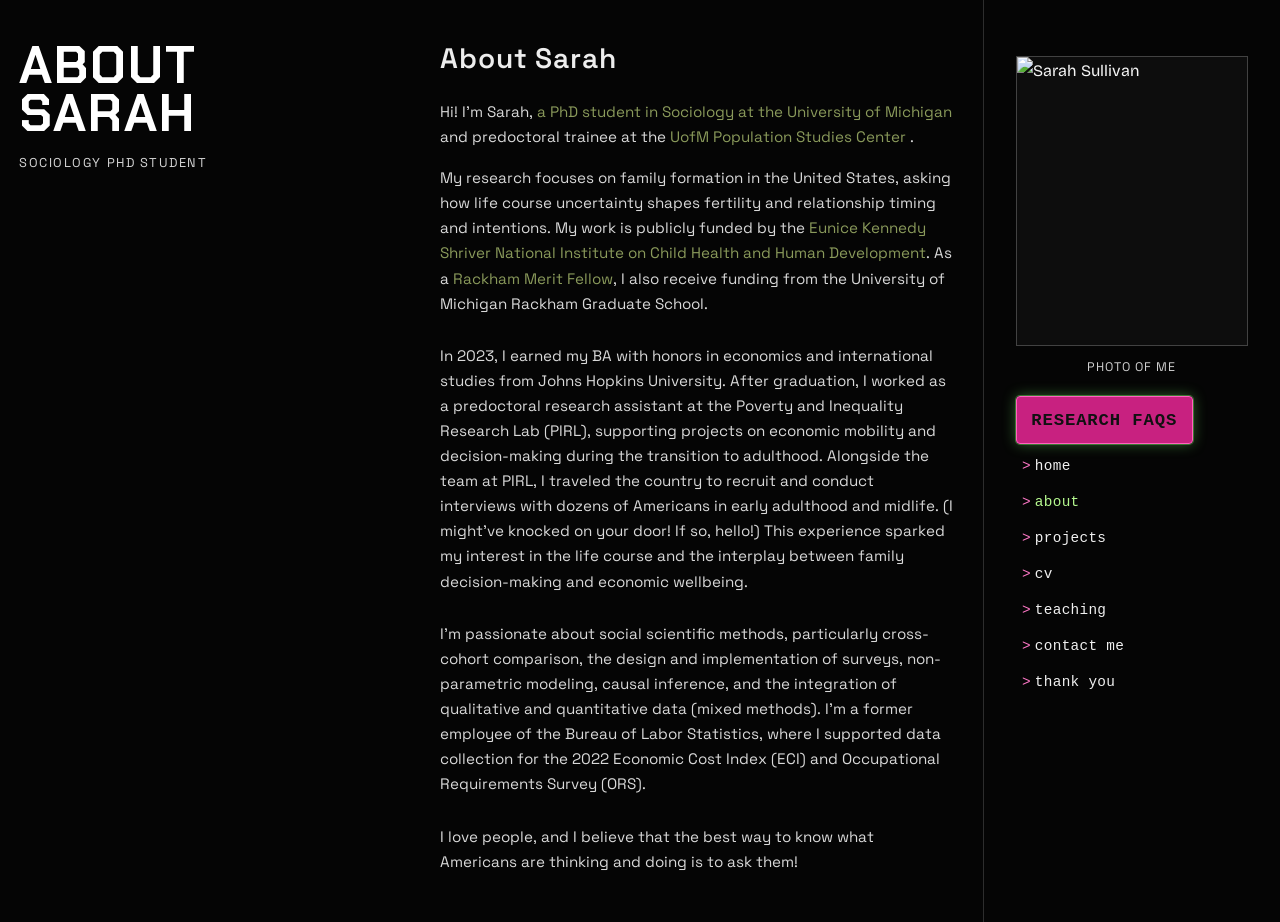
==== commit 685966df: "Update about.html" ====
--- a/about.html
+++ b/about.html
@@ -20,7 +20,7 @@
       <article class="subpage-content">
         <h2 class="subpage-title">About Sarah</h2>
         <p class="subpage-intro">Hi! I'm Sarah, <a href= "https://lsa.umich.edu/soc/people/current-graduate-students/sarah-sullivan.html" target="_blank" rel="noopener noreferrer"> a PhD student in Sociology at the University of Michigan</a> and predoctoral trainee at the <a href="https://psc.isr.umich.edu/" target="_blank" rel="noopener noreferrer"> UofM Population Studies Center </a>. </p>
-        <p>My research focuses on contemporary family formation in the United States, asking how economic uncertainty shapes women's fertility timing and intentions. My work is publicly funded by the <a href="https://www.nichd.nih.gov/" target="_blank" rel="noopener noreferrer">Eunice Kennedy Shriver National Institute on Child Health and Human Development</a>. As a <a href="https://rackham.umich.edu/prospective-students/rackham-merit-fellowship-program/" target="_blank" rel="noopener noreferrer"> Rackham Merit Fellow</a>, I also receive funding from the University of Michigan Rackham Graduate School. </p>
+        <p>My research focuses on family formation in the United States, asking how life course uncertainty shapes fertility and relationship timing and intentions. My work is publicly funded by the <a href="https://www.nichd.nih.gov/" target="_blank" rel="noopener noreferrer">Eunice Kennedy Shriver National Institute on Child Health and Human Development</a>. As a <a href="https://rackham.umich.edu/prospective-students/rackham-merit-fellowship-program/" target="_blank" rel="noopener noreferrer"> Rackham Merit Fellow</a>, I also receive funding from the University of Michigan Rackham Graduate School. </p>
         <br>
         <p> In 2023, I earned my BA with honors in economics and international studies from Johns Hopkins University. 
             After graduation, I worked as a predoctoral research assistant at the Poverty and Inequality Research Lab (PIRL), supporting projects on economic mobility 
@@ -28,8 +28,8 @@
             This experience sparked my interest in the life course and the interplay between family decision-making and economic wellbeing.
         </p>
         <br>
-        <p> Beyond family demography, I'm passionate about social scientific methods, particularly the design and implementation of surveys, non-parametric modeling, causal inference, and the integration of qualitative and quantitative data. 
-            I'm a former employee of the Bureau of Labor Statistics, where I supported data collection for the 2022 Economic Cost Index (ECI). </p>
+        <p> I'm passionate about social scientific methods, particularly cross-cohort comparison, the design and implementation of surveys, non-parametric modeling, causal inference, and the integration of qualitative and quantitative data (mixed methods). 
+            I'm a former employee of the Bureau of Labor Statistics, where I supported data collection for the 2022 Economic Cost Index (ECI) and Occupational Requirements Survey (ORS). </p>
         <br>
         <p> I love people, and I believe that the best way to know what Americans are thinking and doing is to ask them! </p>
         
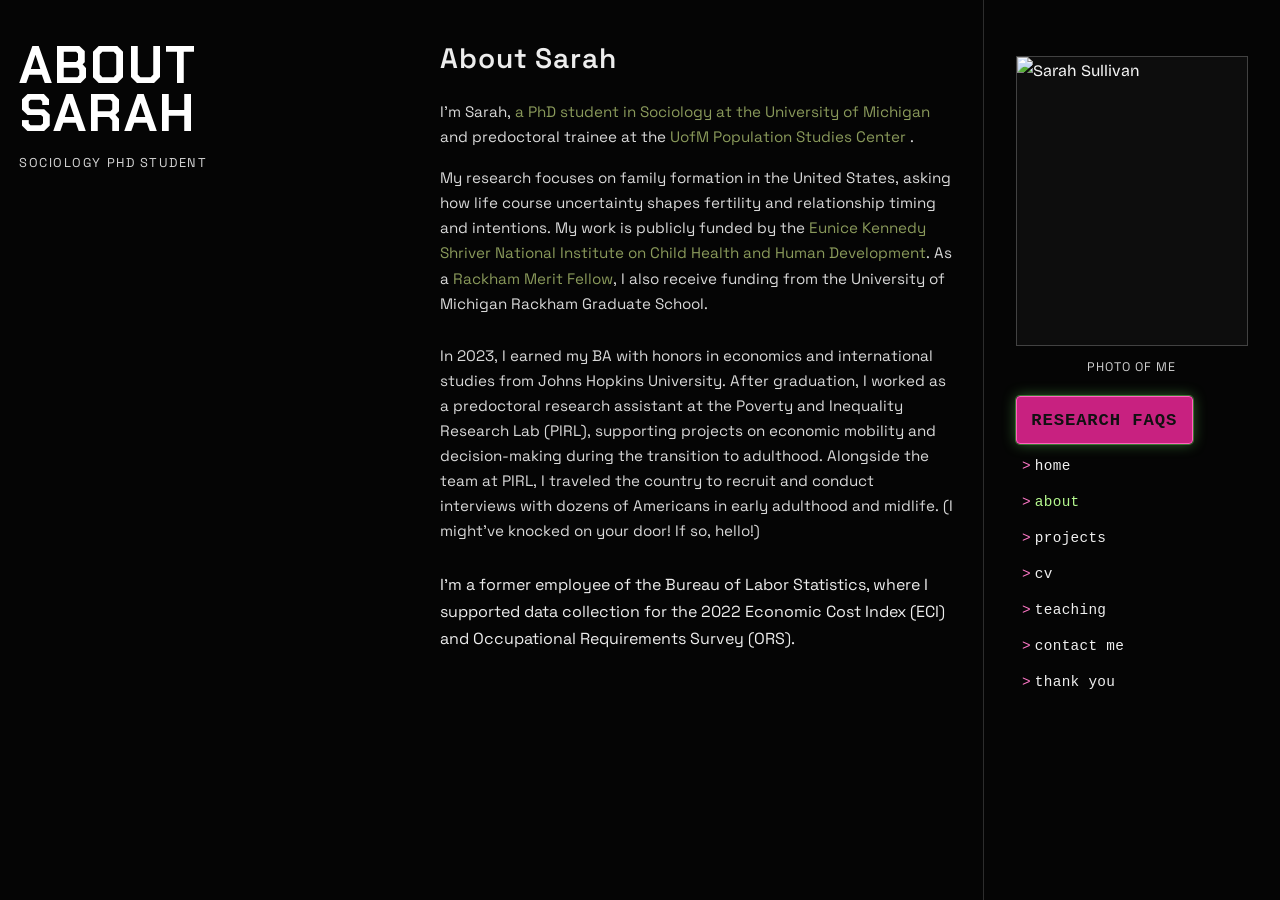
==== commit de843115: "updateee" ====
--- a/about.html
+++ b/about.html
@@ -19,19 +19,16 @@
     <section class="three-panel-col three-panel-middle subpage-middle" aria-label="About content">
       <article class="subpage-content">
         <h2 class="subpage-title">About Sarah</h2>
-        <p class="subpage-intro">Hi! I'm Sarah, <a href= "https://lsa.umich.edu/soc/people/current-graduate-students/sarah-sullivan.html" target="_blank" rel="noopener noreferrer"> a PhD student in Sociology at the University of Michigan</a> and predoctoral trainee at the <a href="https://psc.isr.umich.edu/" target="_blank" rel="noopener noreferrer"> UofM Population Studies Center </a>. </p>
+        <p class="subpage-intro">I'm Sarah, <a href= "https://lsa.umich.edu/soc/people/current-graduate-students/sarah-sullivan.html" target="_blank" rel="noopener noreferrer"> a PhD student in Sociology at the University of Michigan</a> and predoctoral trainee at the <a href="https://psc.isr.umich.edu/" target="_blank" rel="noopener noreferrer"> UofM Population Studies Center </a>. </p>
         <p>My research focuses on family formation in the United States, asking how life course uncertainty shapes fertility and relationship timing and intentions. My work is publicly funded by the <a href="https://www.nichd.nih.gov/" target="_blank" rel="noopener noreferrer">Eunice Kennedy Shriver National Institute on Child Health and Human Development</a>. As a <a href="https://rackham.umich.edu/prospective-students/rackham-merit-fellowship-program/" target="_blank" rel="noopener noreferrer"> Rackham Merit Fellow</a>, I also receive funding from the University of Michigan Rackham Graduate School. </p>
         <br>
         <p> In 2023, I earned my BA with honors in economics and international studies from Johns Hopkins University. 
             After graduation, I worked as a predoctoral research assistant at the Poverty and Inequality Research Lab (PIRL), supporting projects on economic mobility 
             and decision-making during the transition to adulthood. Alongside the team at PIRL, I traveled the country to recruit and conduct interviews with dozens of Americans in early adulthood and midlife. (I might've knocked on your door! If so, hello!)
-            This experience sparked my interest in the life course and the interplay between family decision-making and economic wellbeing.
         </p>
         <br>
-        <p> I'm passionate about social scientific methods, particularly cross-cohort comparison, the design and implementation of surveys, non-parametric modeling, causal inference, and the integration of qualitative and quantitative data (mixed methods). 
             I'm a former employee of the Bureau of Labor Statistics, where I supported data collection for the 2022 Economic Cost Index (ECI) and Occupational Requirements Survey (ORS). </p>
         <br>
-        <p> I love people, and I believe that the best way to know what Americans are thinking and doing is to ask them! </p>
         
 
       </article>
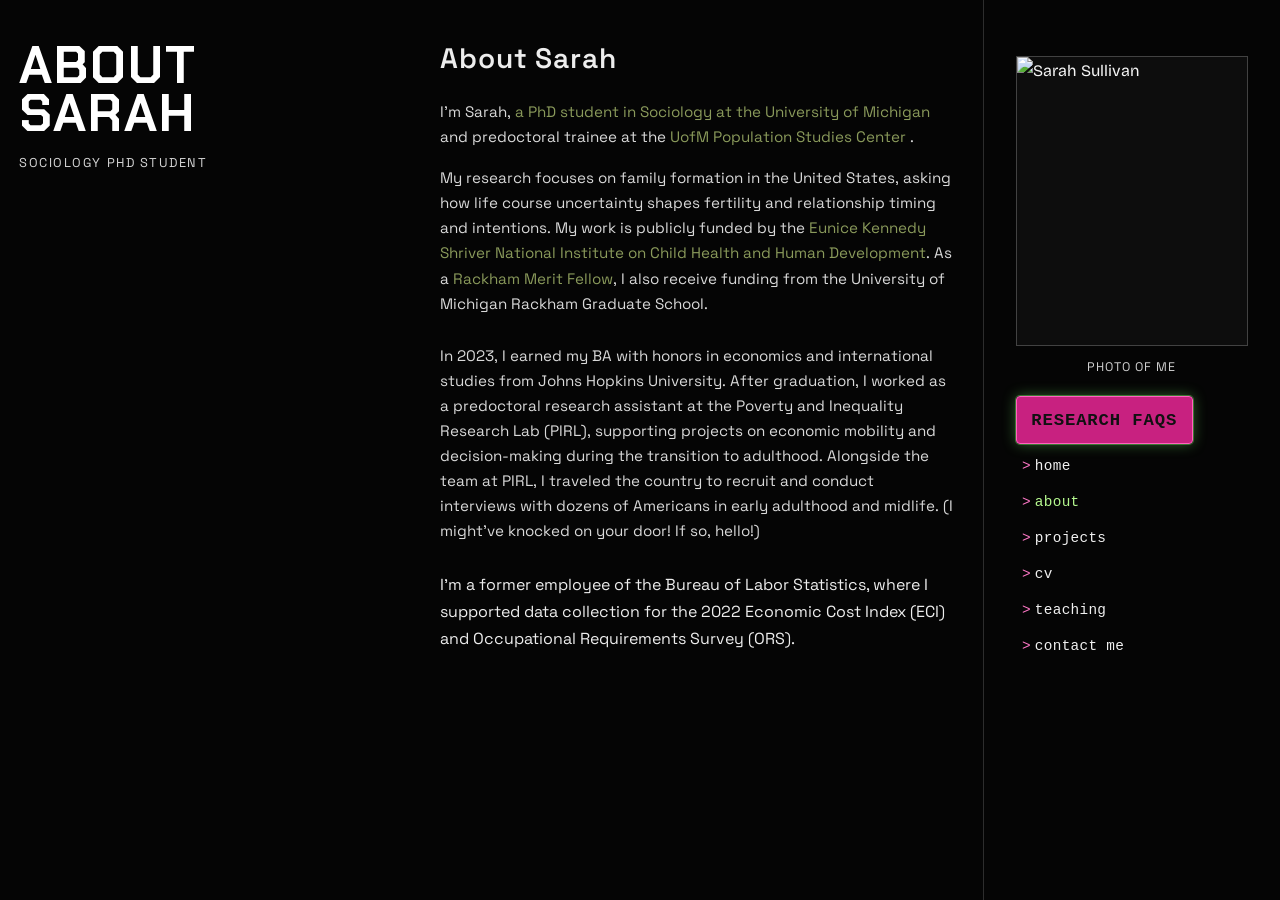
==== commit f04ac8c9: "updateee Removed 'Thank You' link from the navigation menu." ====
--- a/about.html
+++ b/about.html
@@ -49,7 +49,6 @@
             <li><a href="cv.html">CV</a></li>
             <li><a href="teaching.html">Teaching</a></li>
             <li><a href="contact.html">Contact Me</a></li>
-            <li><a href="thankyou.html">Thank You</a></li>
           </ul>
         </nav>
       </div>
